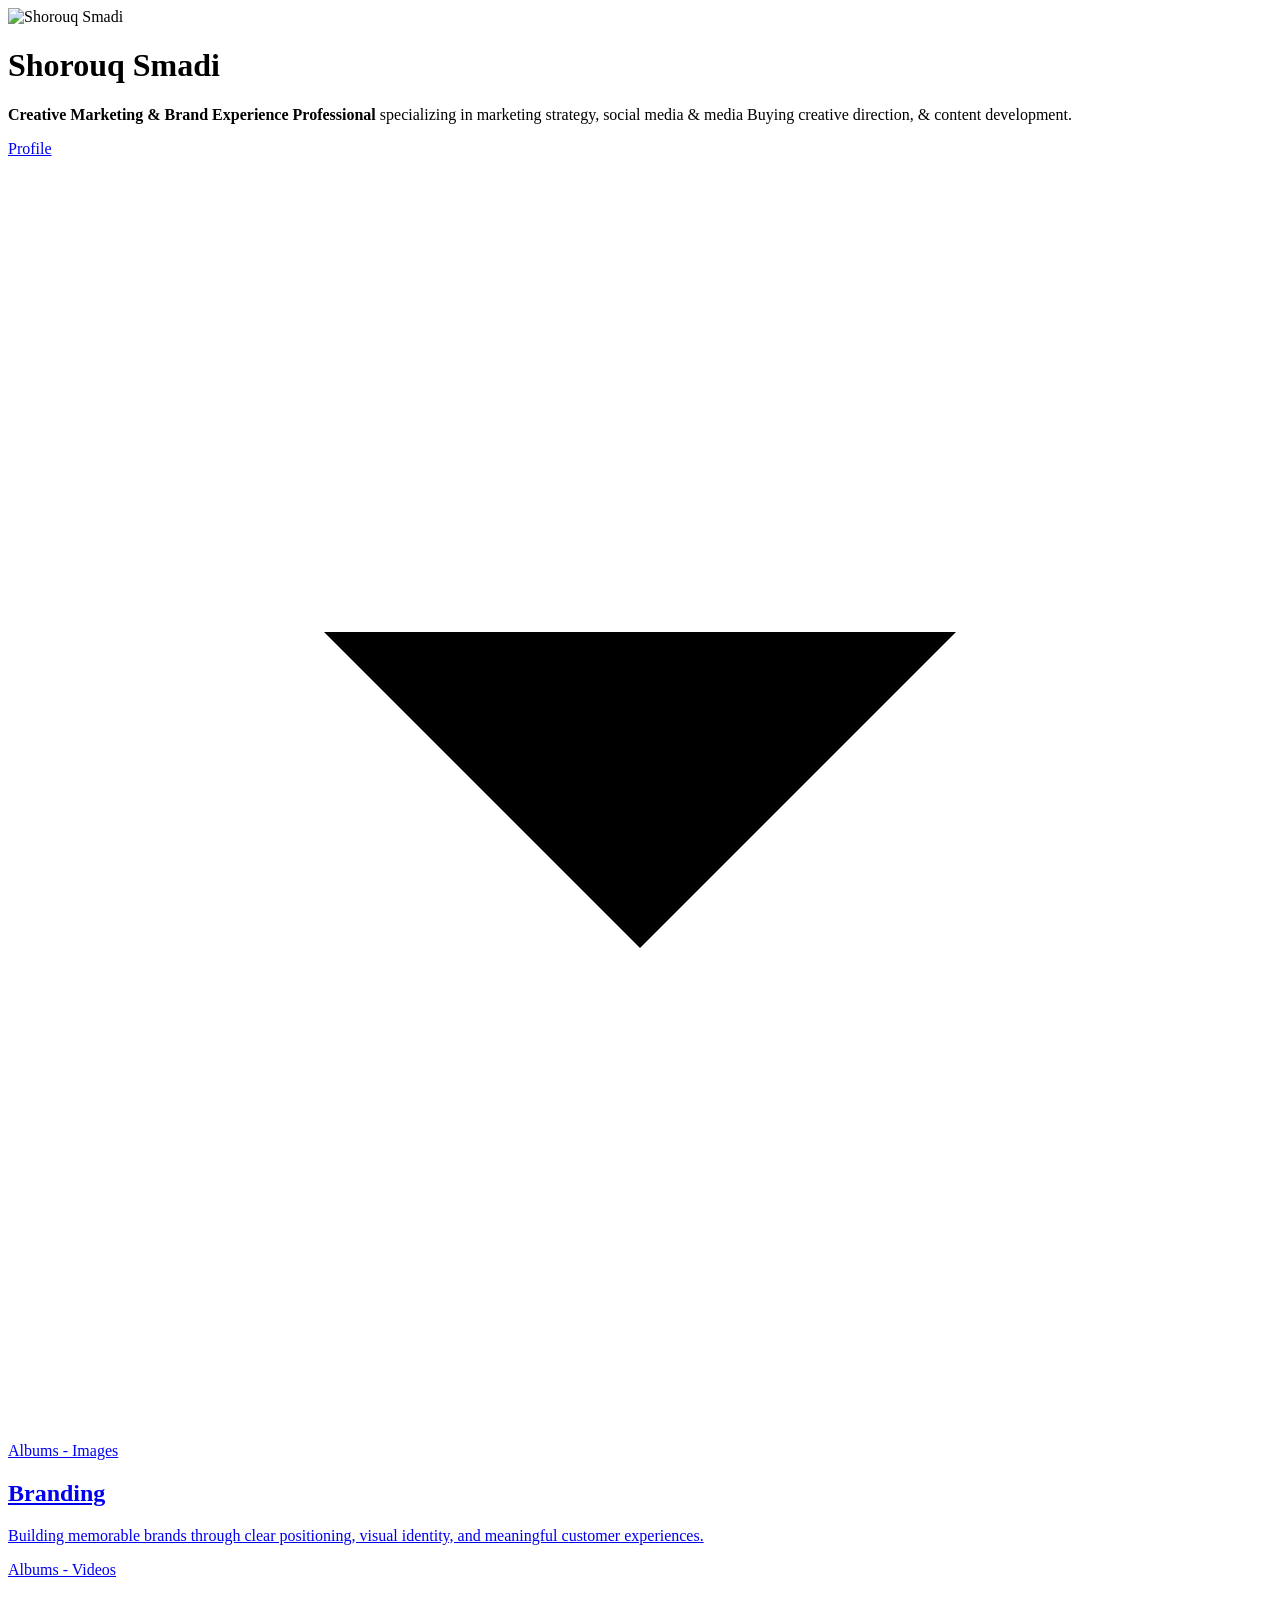
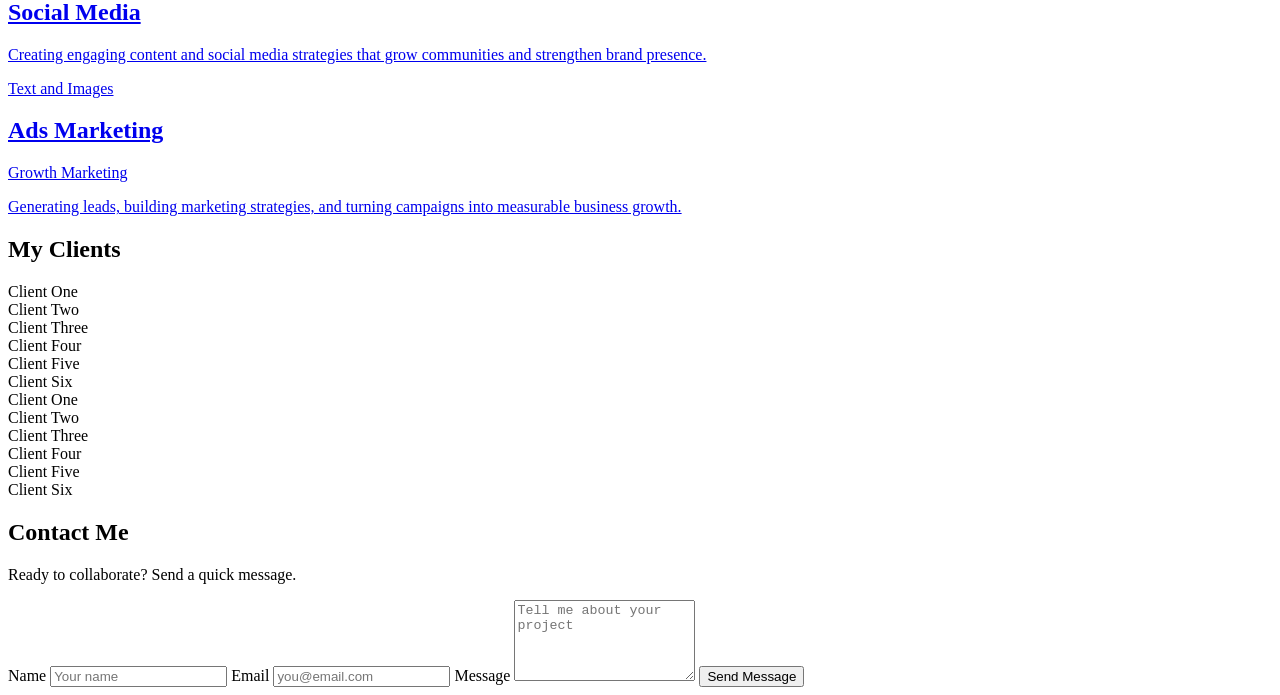
==== index.html @ bcbf6e9b "Add files via upload" ====
<!DOCTYPE html>
<html lang="en">
  <head>
    <meta charset="UTF-8" />
    <meta name="viewport" content="width=device-width, initial-scale=1.0" />
    <title>CV Website</title>
    <link rel="preconnect" href="https://fonts.googleapis.com" />
    <link rel="preconnect" href="https://fonts.gstatic.com" crossorigin />
    <link
      href="https://fonts.googleapis.com/css2?family=Inter:wght@300;400;500;600;700&display=swap"
      rel="stylesheet"
    />
    <link rel="stylesheet" href="styles.css" />
  </head>
  <body>
    <header class="hero" id="home">
      <!-- Abstract gradient blobs -->
      <div class="hero-blobs" aria-hidden="true">
        <div class="blob blob-red"></div>
        <div class="blob blob-purple"></div>
        <div class="blob blob-teal-1"></div>
        <div class="blob blob-teal-2"></div>
      </div>

      <!-- Two-column grid: photo | text -->
      <div class="hero-inner">
        <div class="hero-photo-wrap">
          <img
            class="hero-photo"
            src="images/shorouq.jpg"
            alt="Shorouq Smadi"
          />
        </div>

        <div class="hero-text-wrap">
          <h1 class="hero-name">Shorouq Smadi</h1>
          <p class="hero-tagline">
            <strong>Creative Marketing &amp; Brand Experience Professional</strong>
            specializing in marketing strategy, social media &amp; media Buying
            <span class="accent-teal">creative direction</span>, &amp; content
            development.
          </p>

          <div class="hero-cta-wrap">
            <div class="profile-panel">
              <a href="#branding" class="btn-profile">Profile</a>
            </div>
            <a href="#branding" class="scroll-chevron" aria-label="Scroll down">
              <svg viewBox="0 0 24 24" xmlns="http://www.w3.org/2000/svg">
                <polyline points="6 9 12 15 18 9"></polyline>
              </svg>
            </a>
          </div>
        </div>
      </div>
    </header>

    <main>
      <section class="section" id="branding">
        <div class="container">
          <a class="section-card-link" href="branding.html" target="_blank" rel="noopener">
            <p class="section-tag">Albums - Images</p>
            <h2>Branding</h2>
            <p>
              Building memorable brands through clear positioning, visual
              identity, and meaningful customer experiences.
            </p>
          </a>
        </div>
      </section>

      <section class="section" id="social-media">
        <div class="container">
          <a
            class="section-card-link"
            href="social-media.html"
            target="_blank"
            rel="noopener"
          >
            <p class="section-tag">Albums - Videos</p>
            <h2>Social Media</h2>
            <p>
              Creating engaging content and social media strategies that grow
              communities and strengthen brand presence.
            </p>
          </a>
        </div>
      </section>

      <section class="section" id="ads-marketing">
        <div class="container">
          <a
            class="section-card-link"
            href="ads-marketing.html"
            target="_blank"
            rel="noopener"
          >
            <p class="section-tag">Text and Images</p>
            <h2>Ads Marketing</h2>
            <p class="lead-inline">Growth Marketing</p>
            <p>
              Generating leads, building marketing strategies, and turning
              campaigns into measurable business growth.
            </p>
          </a>
        </div>
      </section>

      <section class="section" id="clients">
        <div class="container">
          <h2>My Clients</h2>
          <div class="slider" aria-label="Client logos">
            <div class="slider-track" id="slider-track">
              <div class="client-card">Client One</div>
              <div class="client-card">Client Two</div>
              <div class="client-card">Client Three</div>
              <div class="client-card">Client Four</div>
              <div class="client-card">Client Five</div>
              <div class="client-card">Client Six</div>
            </div>
          </div>
        </div>
      </section>

      <section class="section" id="contact">
        <div class="container">
          <h2>Contact Me</h2>
          <p>Ready to collaborate? Send a quick message.</p>
          <form class="contact-form">
            <label>
              Name
              <input type="text" name="name" placeholder="Your name" required />
            </label>
            <label>
              Email
              <input type="email" name="email" placeholder="you@email.com" required />
            </label>
            <label>
              Message
              <textarea
                name="message"
                rows="5"
                placeholder="Tell me about your project"
                required
              ></textarea>
            </label>
            <button type="submit" class="btn">Send Message</button>
          </form>
        </div>
      </section>
    </main>

    <script src="script.js"></script>
  </body>
</html>
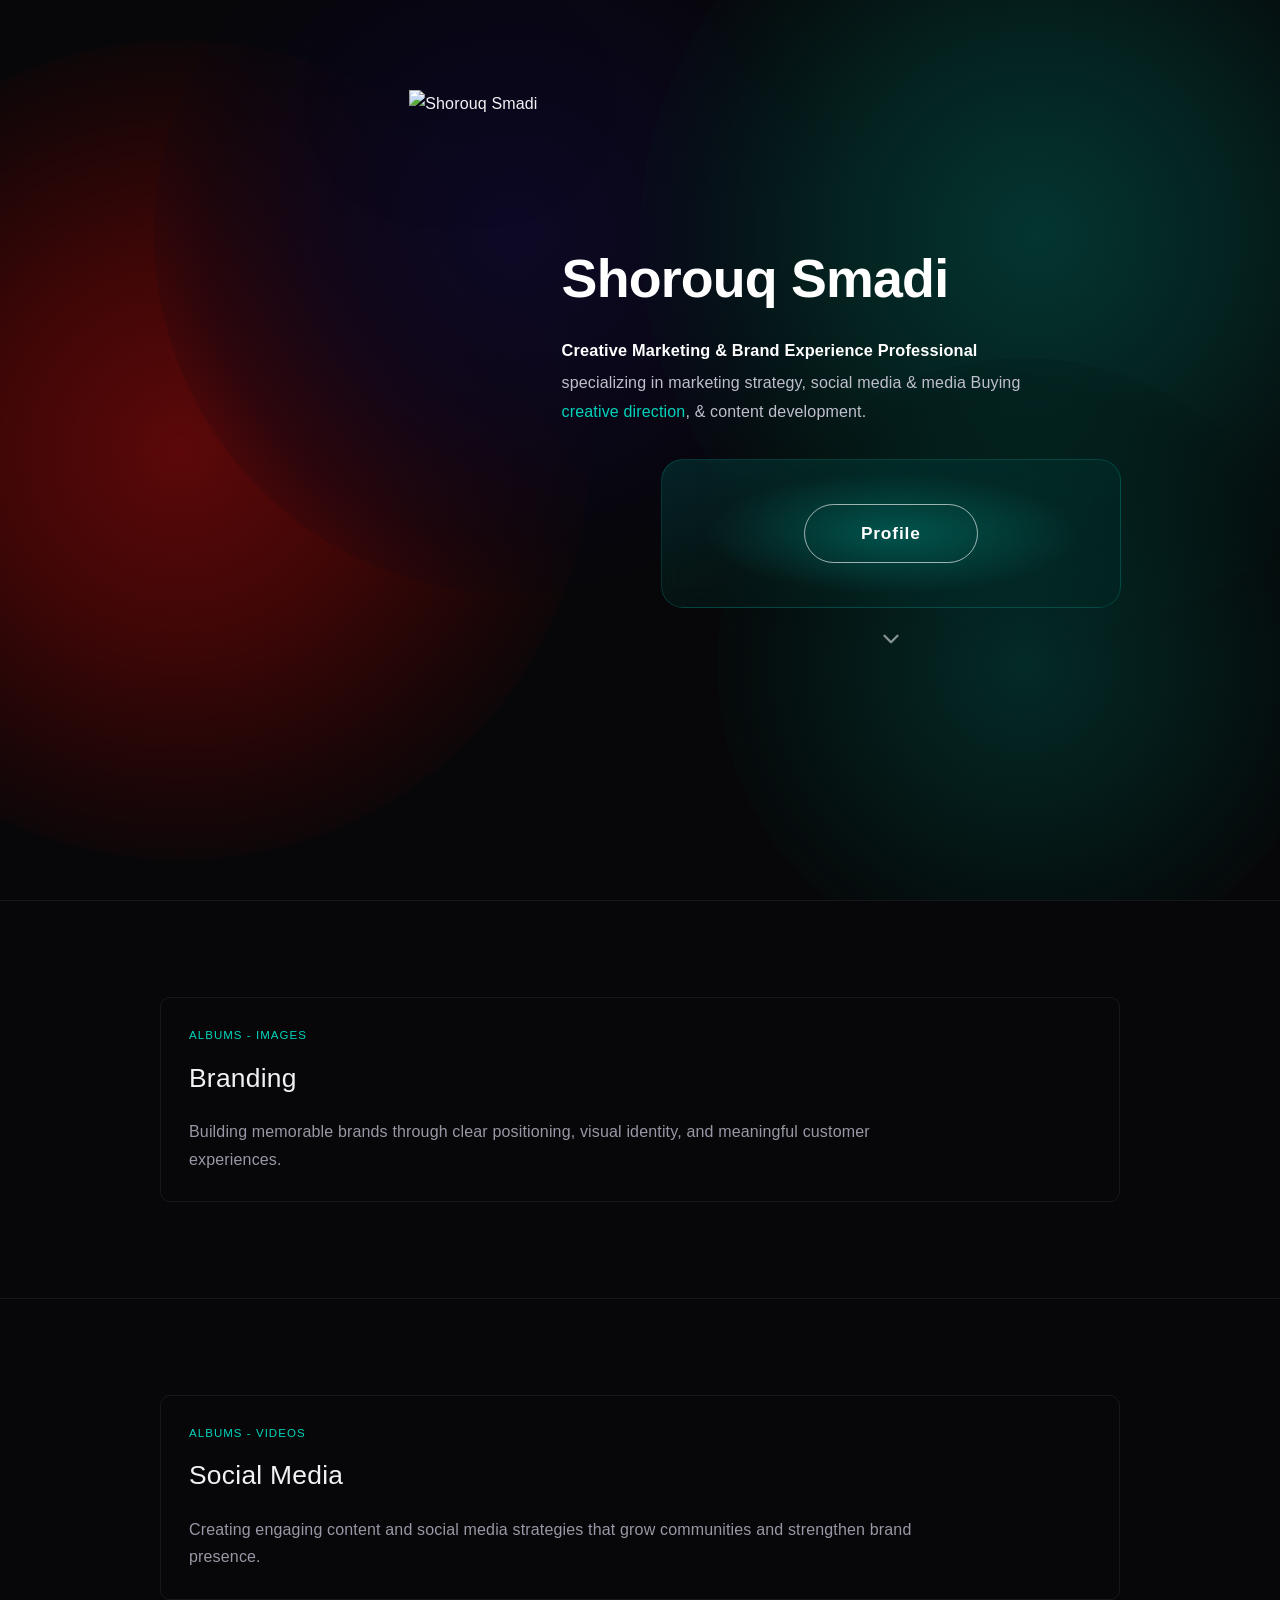
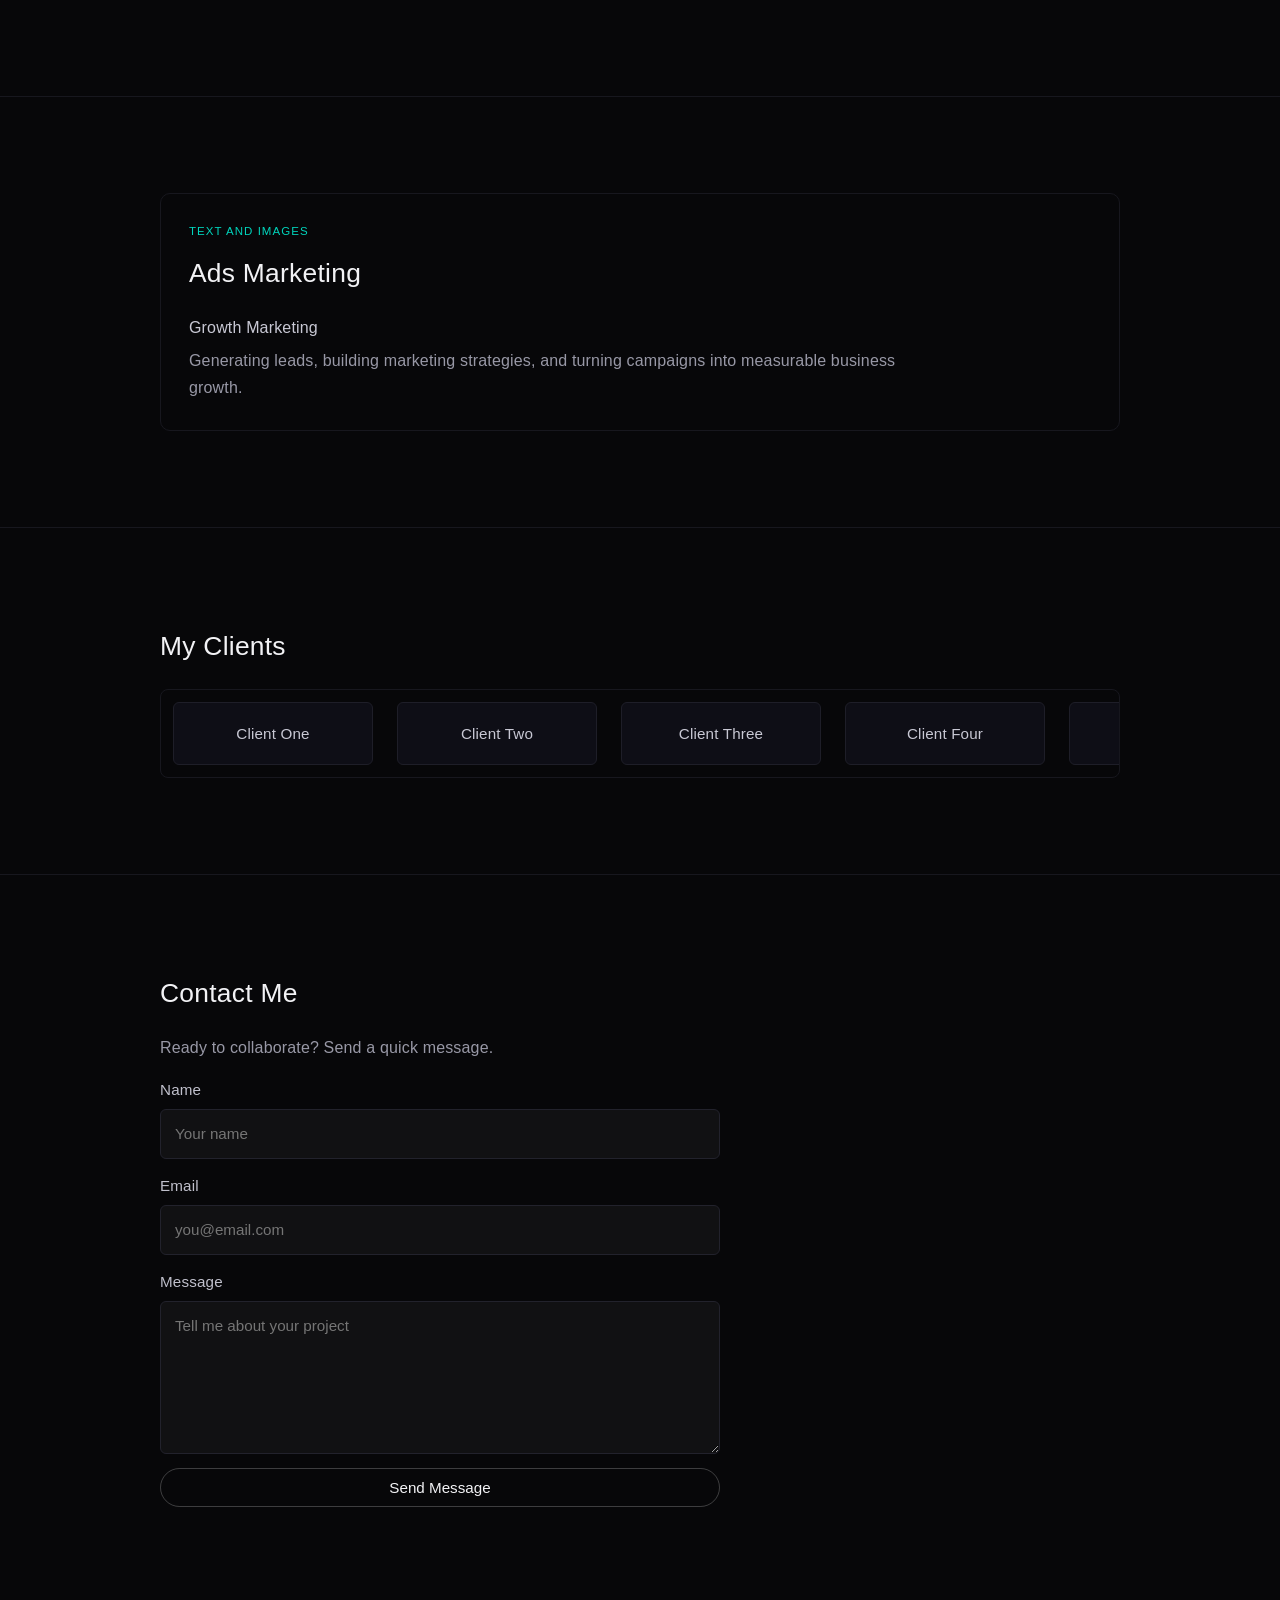
==== commit bc01c4c3: "Update index.html" ====
--- a/index.html
+++ b/index.html
@@ -27,7 +27,7 @@
         <div class="hero-photo-wrap">
           <img
             class="hero-photo"
-            src="images/shorouq.jpg"
+            src="https://andromeda-leena.imgbb.com/"
             alt="Shorouq Smadi"
           />
         </div>
--- a/styles.css
+++ b/styles.css
@@ -0,0 +1,552 @@
+:root {
+  --bg: #070709;
+  --surface: #0e0e16;
+  --text: #f2f2f5;
+  --muted: #9898a6;
+  --accent: #00d4bc;
+  --accent-dim: rgba(0, 190, 175, 0.3);
+  --line: #17171e;
+}
+
+/* ── Reset ───────────────────────────────────────────── */
+* {
+  margin: 0;
+  padding: 0;
+  box-sizing: border-box;
+}
+
+body {
+  font-family: "Inter", sans-serif;
+  background: var(--bg);
+  color: var(--text);
+  line-height: 1.7;
+  letter-spacing: 0.01em;
+}
+
+.container {
+  width: min(90%, 960px);
+  margin-inline: auto;
+}
+
+/* ── Hero ────────────────────────────────────────────── */
+.hero {
+  position: relative;
+  min-height: 100vh;
+  overflow: hidden;
+  background: var(--bg);
+  display: flex;
+  align-items: stretch;
+}
+
+/* Blob background */
+.hero-blobs {
+  position: absolute;
+  inset: 0;
+  z-index: 0;
+  pointer-events: none;
+}
+
+.blob {
+  position: absolute;
+  border-radius: 50%;
+}
+
+.blob-red {
+  width: 68vw;
+  height: 68vw;
+  max-width: 820px;
+  max-height: 820px;
+  left: -18vw;
+  top: 50%;
+  transform: translateY(-50%);
+  background: radial-gradient(
+    circle at center,
+    rgba(95, 8, 8, 0.96) 0%,
+    rgba(78, 6, 6, 0.80) 32%,
+    rgba(55, 4, 4, 0.45) 58%,
+    transparent 76%
+  );
+}
+
+.blob-purple {
+  width: 58vw;
+  height: 58vw;
+  max-width: 720px;
+  max-height: 720px;
+  left: 12vw;
+  top: -14vh;
+  background: radial-gradient(
+    circle at center,
+    rgba(13, 9, 38, 0.99) 0%,
+    rgba(10, 7, 28, 0.82) 36%,
+    rgba(7, 5, 18, 0.45) 60%,
+    transparent 76%
+  );
+}
+
+.blob-teal-1 {
+  width: 62vw;
+  height: 62vw;
+  max-width: 820px;
+  max-height: 820px;
+  right: -12vw;
+  top: -18vh;
+  background: radial-gradient(
+    circle at center,
+    rgba(4, 55, 50, 0.96) 0%,
+    rgba(3, 42, 38, 0.78) 35%,
+    rgba(2, 28, 25, 0.42) 60%,
+    transparent 76%
+  );
+}
+
+.blob-teal-2 {
+  width: 48vw;
+  height: 48vw;
+  max-width: 640px;
+  max-height: 640px;
+  right: -4vw;
+  bottom: -8vh;
+  background: radial-gradient(
+    circle at center,
+    rgba(3, 48, 44, 0.86) 0%,
+    rgba(2, 36, 32, 0.60) 40%,
+    rgba(1, 22, 20, 0.32) 64%,
+    transparent 80%
+  );
+}
+
+/* Two-column inner grid */
+.hero-inner {
+  position: relative;
+  z-index: 1;
+  display: grid;
+  grid-template-columns: 42% 58%;
+  width: 100%;
+  min-height: 100vh;
+}
+
+/* Left column: portrait photo */
+.hero-photo-wrap {
+  display: flex;
+  align-items: flex-end;
+  justify-content: flex-end;
+}
+
+.hero-photo {
+  height: 90vh;
+  width: auto;
+  max-width: 100%;
+  object-fit: contain;
+  object-position: bottom center;
+  display: block;
+  filter: drop-shadow(0 0 60px rgba(0, 0, 0, 0.6));
+}
+
+/* Right column: text + CTA */
+.hero-text-wrap {
+  display: flex;
+  flex-direction: column;
+  justify-content: center;
+  padding: 80px 60px 80px 24px;
+  gap: 26px;
+}
+
+.hero-name {
+  font-size: clamp(2.2rem, 4.2vw, 3.6rem);
+  font-weight: 700;
+  color: #ffffff;
+  letter-spacing: -0.015em;
+  line-height: 1.15;
+}
+
+.hero-tagline {
+  color: #c0c0cc;
+  font-size: 1rem;
+  line-height: 1.8;
+  max-width: 500px;
+}
+
+.hero-tagline strong {
+  color: #ffffff;
+  font-weight: 600;
+  display: block;
+  margin-bottom: 4px;
+  font-size: 1.02rem;
+}
+
+.accent-teal {
+  color: var(--accent);
+}
+
+/* CTA: Profile panel + chevron */
+.hero-cta-wrap {
+  display: flex;
+  flex-direction: column;
+  align-items: center;
+  gap: 18px;
+  padding-top: 6px;
+}
+
+.profile-panel {
+  position: relative;
+  width: 100%;
+  max-width: 460px;
+  background: linear-gradient(
+    160deg,
+    rgba(0, 155, 140, 0.20) 0%,
+    rgba(0, 105, 96, 0.13) 45%,
+    rgba(0, 65, 60, 0.08) 100%
+  );
+  border: 1px solid rgba(0, 185, 170, 0.22);
+  border-radius: 22px;
+  padding: 44px 32px;
+  display: flex;
+  justify-content: center;
+  backdrop-filter: blur(14px);
+  -webkit-backdrop-filter: blur(14px);
+  overflow: hidden;
+}
+
+.profile-panel::before {
+  content: "";
+  position: absolute;
+  top: 50%;
+  left: 50%;
+  transform: translate(-50%, -50%);
+  width: 85%;
+  height: 85%;
+  background: radial-gradient(
+    ellipse at center,
+    rgba(0, 195, 180, 0.30) 0%,
+    transparent 68%
+  );
+  pointer-events: none;
+}
+
+.btn-profile {
+  position: relative;
+  z-index: 1;
+  display: inline-block;
+  background: transparent;
+  color: #ffffff;
+  text-decoration: none;
+  border: 1.5px solid rgba(255, 255, 255, 0.62);
+  border-radius: 999px;
+  padding: 14px 56px;
+  font-size: 1.08rem;
+  font-weight: 600;
+  letter-spacing: 0.05em;
+  cursor: pointer;
+  transition: background 0.22s ease, border-color 0.22s ease,
+    transform 0.18s ease;
+}
+
+.btn-profile:hover {
+  background: rgba(255, 255, 255, 0.10);
+  border-color: rgba(255, 255, 255, 0.88);
+  transform: translateY(-2px);
+}
+
+/* Animated down chevron */
+.scroll-chevron {
+  display: flex;
+  align-items: center;
+  justify-content: center;
+  color: rgba(255, 255, 255, 0.52);
+  text-decoration: none;
+  animation: chevron-bounce 2.4s ease-in-out infinite;
+  transition: color 0.2s ease;
+}
+
+.scroll-chevron:hover {
+  color: rgba(255, 255, 255, 0.85);
+}
+
+.scroll-chevron svg {
+  width: 26px;
+  height: 26px;
+  fill: none;
+  stroke: currentColor;
+  stroke-width: 2.2;
+  stroke-linecap: round;
+  stroke-linejoin: round;
+}
+
+@keyframes chevron-bounce {
+  0%,
+  100% {
+    transform: translateY(0);
+    opacity: 0.52;
+  }
+  50% {
+    transform: translateY(7px);
+    opacity: 0.9;
+  }
+}
+
+/* ── Sections ────────────────────────────────────────── */
+.section {
+  padding: 96px 0;
+  border-top: 1px solid var(--line);
+}
+
+h2 {
+  font-size: clamp(1.2rem, 3.2vw, 1.65rem);
+  margin-bottom: 18px;
+  font-weight: 500;
+  letter-spacing: 0.01em;
+}
+
+p {
+  color: var(--muted);
+  max-width: 760px;
+}
+
+.section-card-link {
+  display: block;
+  text-decoration: none;
+  color: inherit;
+  border: 1px solid var(--line);
+  border-radius: 10px;
+  padding: 28px;
+  transition: border-color 0.2s ease, background 0.2s ease;
+}
+
+.section-card-link:hover {
+  background: rgba(0, 190, 175, 0.04);
+  border-color: rgba(0, 190, 175, 0.25);
+}
+
+.section-tag {
+  text-transform: uppercase;
+  letter-spacing: 0.09em;
+  font-size: 0.72rem;
+  color: var(--accent);
+  margin-bottom: 10px;
+}
+
+.lead-inline {
+  color: #c8c8d4;
+  margin-bottom: 6px;
+}
+
+/* ── Button (generic) ────────────────────────────────── */
+.btn {
+  display: inline-block;
+  background: transparent;
+  color: var(--text);
+  text-decoration: none;
+  border: 1px solid rgba(255, 255, 255, 0.22);
+  border-radius: 999px;
+  padding: 10px 22px;
+  font-weight: 500;
+  font-size: 0.95rem;
+  cursor: pointer;
+  transition: background 0.2s ease, border-color 0.2s ease;
+}
+
+.btn:hover {
+  background: rgba(255, 255, 255, 0.06);
+  border-color: rgba(255, 255, 255, 0.42);
+}
+
+/* ── Slider ──────────────────────────────────────────── */
+.slider {
+  margin-top: 20px;
+  overflow: hidden;
+  border: 1px solid var(--line);
+  border-radius: 8px;
+  background: transparent;
+}
+
+.slider-track {
+  display: flex;
+  width: max-content;
+  animation: slide 24s linear infinite;
+}
+
+.client-card {
+  min-width: 200px;
+  margin: 12px;
+  padding: 18px;
+  border-radius: 6px;
+  background: var(--surface);
+  border: 1px solid #1e1e28;
+  text-align: center;
+  color: #c8c8d4;
+  font-weight: 500;
+  font-size: 0.95rem;
+}
+
+@keyframes slide {
+  from { transform: translateX(0); }
+  to   { transform: translateX(-50%); }
+}
+
+/* ── Contact form ────────────────────────────────────── */
+.contact-form {
+  margin-top: 16px;
+  display: grid;
+  gap: 14px;
+  max-width: 560px;
+}
+
+.contact-form label {
+  display: grid;
+  gap: 6px;
+  font-weight: 400;
+  color: #c0c0cc;
+  font-size: 0.95rem;
+}
+
+input,
+textarea {
+  background: rgba(255, 255, 255, 0.04);
+  border: 1px solid #22222c;
+  color: var(--text);
+  border-radius: 6px;
+  padding: 11px 14px;
+  font: inherit;
+  transition: border-color 0.2s ease;
+}
+
+input:focus,
+textarea:focus {
+  outline: none;
+  border-color: rgba(0, 190, 175, 0.45);
+}
+
+/* ── Sub-pages ───────────────────────────────────────── */
+.page-top {
+  padding-top: 60px;
+  padding-bottom: 24px;
+}
+
+.page-title { margin-bottom: 10px; }
+.page-note  { margin-bottom: 18px; }
+
+.upload-block {
+  border-top: 1px solid var(--line);
+  padding-top: 24px;
+}
+
+.upload-actions {
+  display: flex;
+  gap: 12px;
+  flex-wrap: wrap;
+  margin-bottom: 16px;
+}
+
+.file-input {
+  border: 1px solid #2c2c38;
+  border-radius: 999px;
+  padding: 8px 12px;
+  color: var(--muted);
+  background: rgba(255, 255, 255, 0.04);
+}
+
+.media-grid,
+.ads-grid {
+  display: grid;
+  grid-template-columns: repeat(auto-fill, minmax(210px, 1fr));
+  gap: 12px;
+}
+
+.media-item,
+.ad-item {
+  border: 1px solid var(--line);
+  border-radius: 8px;
+  padding: 10px;
+  background: var(--surface);
+}
+
+.media-item img,
+.ad-item img,
+.media-item video {
+  width: 100%;
+  height: 180px;
+  object-fit: cover;
+  border-radius: 5px;
+  border: 1px solid #22222c;
+}
+
+.media-item p,
+.ad-item p {
+  margin-top: 8px;
+  font-size: 0.88rem;
+}
+
+.ads-form {
+  display: grid;
+  gap: 10px;
+  max-width: 640px;
+  margin-bottom: 18px;
+}
+
+.ads-form h3 {
+  font-weight: 500;
+  font-size: 1rem;
+}
+
+.top-links {
+  display: flex;
+  gap: 10px;
+  margin-top: 12px;
+}
+
+/* ── Responsive ──────────────────────────────────────── */
+@media (max-width: 768px) {
+  .hero-inner {
+    grid-template-columns: 1fr;
+    grid-template-rows: auto 1fr;
+  }
+
+  .hero-photo-wrap {
+    justify-content: center;
+    max-height: 45vh;
+    overflow: hidden;
+  }
+
+  .hero-photo {
+    height: 45vh;
+    object-position: top center;
+  }
+
+  .hero-text-wrap {
+    padding: 32px 24px 48px;
+    align-items: center;
+    text-align: center;
+  }
+
+  .hero-tagline {
+    max-width: 100%;
+  }
+
+  .hero-cta-wrap {
+    width: 100%;
+  }
+
+  .profile-panel {
+    max-width: 100%;
+  }
+}
+
+@media (max-width: 640px) {
+  .section {
+    padding: 72px 0;
+  }
+
+  .client-card {
+    min-width: 160px;
+  }
+
+  .section-card-link {
+    padding: 20px;
+  }
+
+  .media-grid,
+  .ads-grid {
+    grid-template-columns: 1fr;
+  }
+}
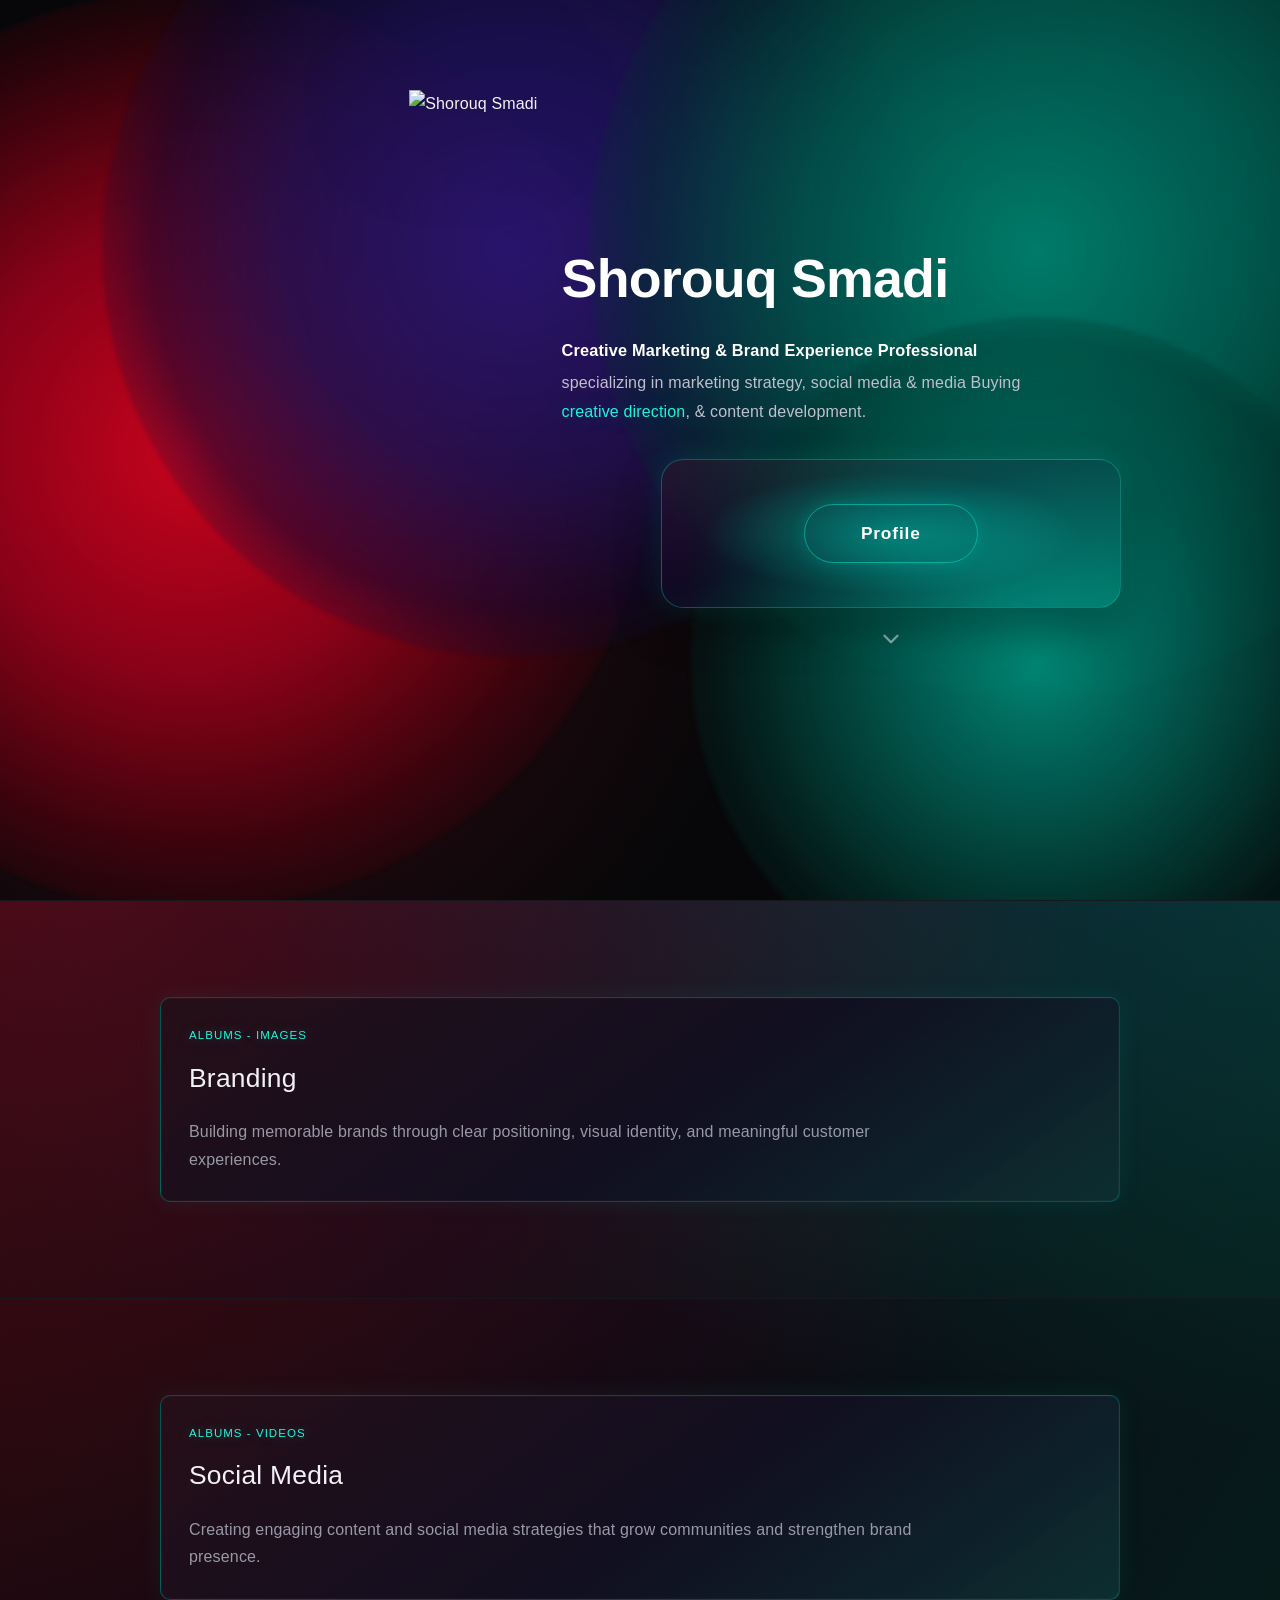
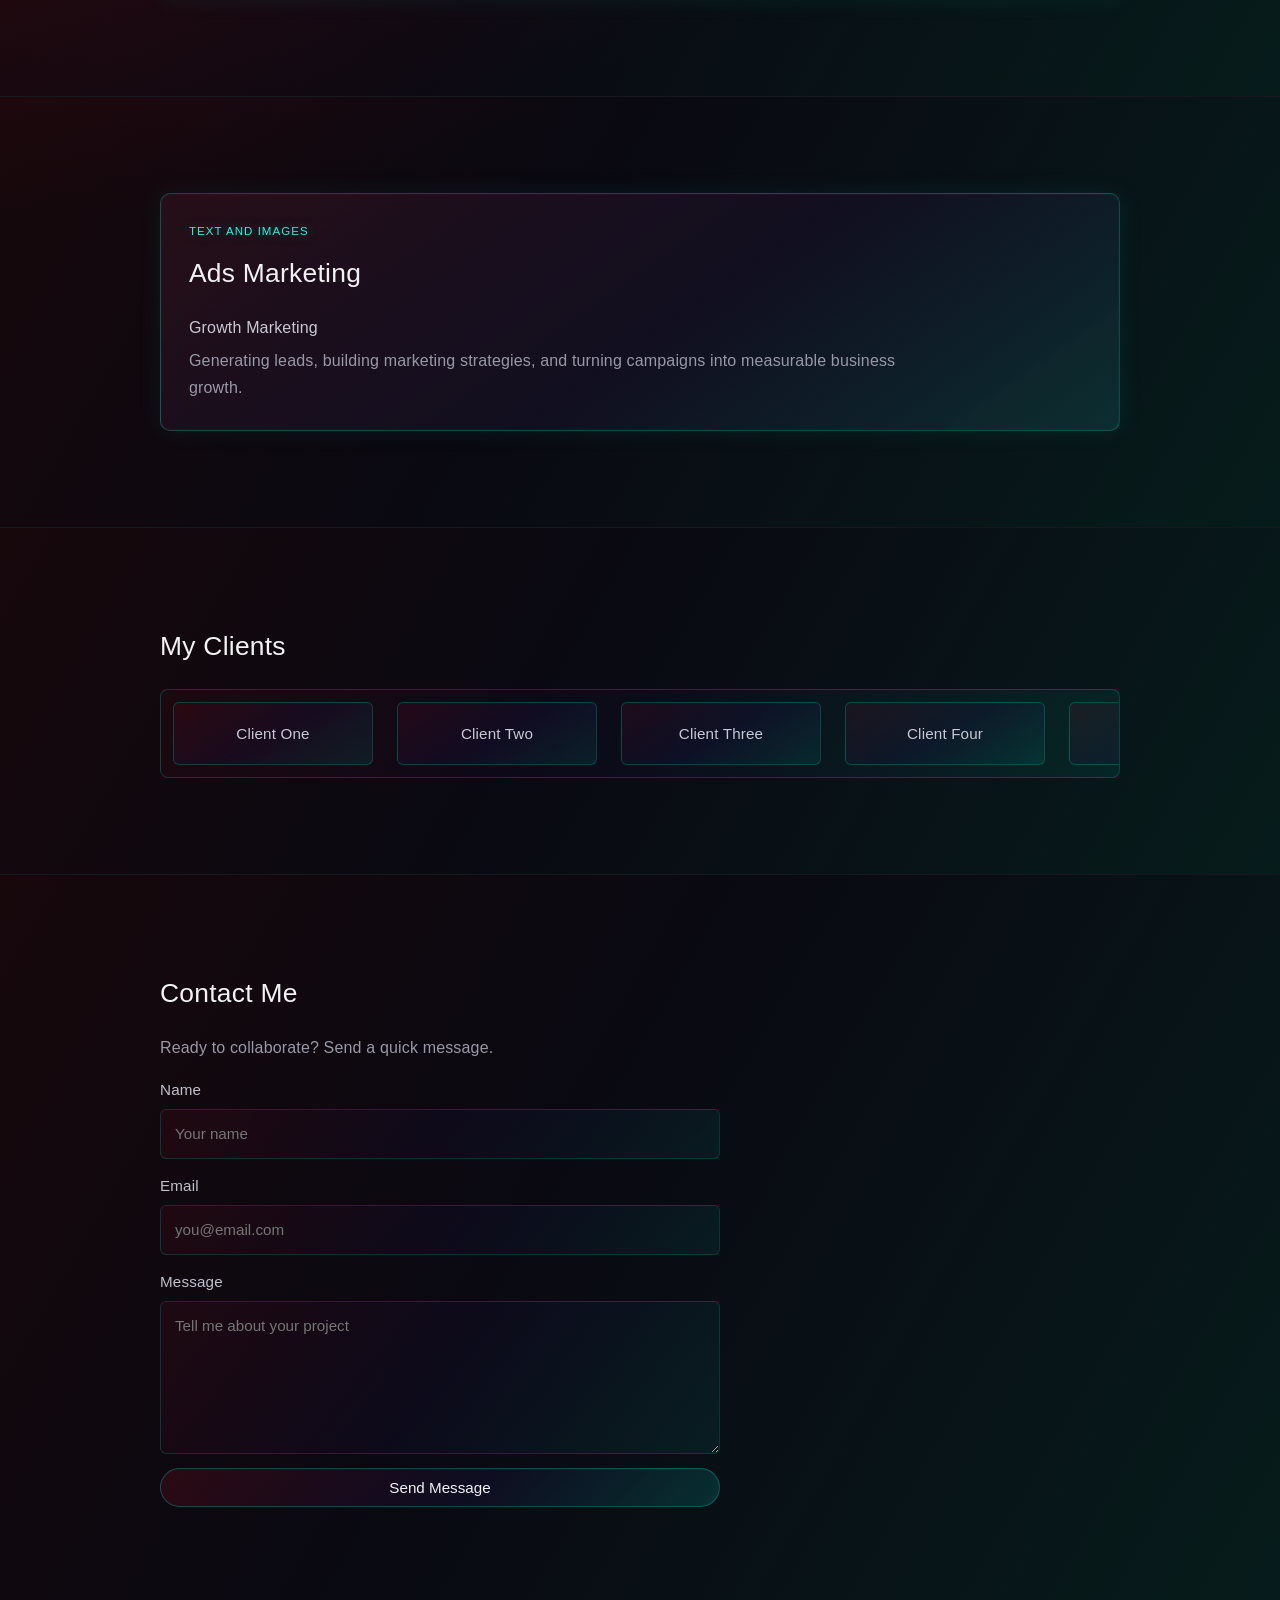
==== commit 3c9b65d6: "Add files via upload" ====
--- a/index.html
+++ b/index.html
@@ -27,7 +27,7 @@
         <div class="hero-photo-wrap">
           <img
             class="hero-photo"
-            src="https://andromeda-leena.imgbb.com/"
+            src="https://ibb.co/ccMRkKjn"
             alt="Shorouq Smadi"
           />
         </div>
--- a/styles.css
+++ b/styles.css
@@ -3,7 +3,10 @@
   --surface: #0e0e16;
   --text: #f2f2f5;
   --muted: #9898a6;
+  --crimson: #a20f23;
+  --purple: #1b1344;
   --accent: #00d4bc;
+  --accent-strong: #1cf4dc;
   --accent-dim: rgba(0, 190, 175, 0.3);
   --line: #17171e;
 }
@@ -17,7 +20,11 @@
 
 body {
   font-family: "Inter", sans-serif;
-  background: var(--bg);
+  background:
+    radial-gradient(circle at 7% 25%, rgba(162, 15, 35, 0.4), transparent 38%),
+    radial-gradient(circle at 48% 0%, rgba(27, 19, 68, 0.46), transparent 42%),
+    radial-gradient(circle at 92% 10%, rgba(0, 212, 188, 0.34), transparent 36%),
+    var(--bg);
   color: var(--text);
   line-height: 1.7;
   letter-spacing: 0.01em;
@@ -33,7 +40,11 @@
   position: relative;
   min-height: 100vh;
   overflow: hidden;
-  background: var(--bg);
+  background:
+    radial-gradient(circle at 18% 62%, rgba(162, 15, 35, 0.28), transparent 45%),
+    radial-gradient(circle at 55% -4%, rgba(27, 19, 68, 0.34), transparent 50%),
+    radial-gradient(circle at 94% 12%, rgba(0, 212, 188, 0.3), transparent 44%),
+    var(--bg);
   display: flex;
   align-items: stretch;
 }
@@ -49,71 +60,92 @@
 .blob {
   position: absolute;
   border-radius: 50%;
+  filter: saturate(135%) blur(2px);
+  animation: blob-pulse 14s ease-in-out infinite;
 }
 
 .blob-red {
-  width: 68vw;
-  height: 68vw;
-  max-width: 820px;
-  max-height: 820px;
-  left: -18vw;
+  width: 74vw;
+  height: 74vw;
+  max-width: 920px;
+  max-height: 920px;
+  left: -21vw;
   top: 50%;
   transform: translateY(-50%);
   background: radial-gradient(
     circle at center,
-    rgba(95, 8, 8, 0.96) 0%,
-    rgba(78, 6, 6, 0.80) 32%,
-    rgba(55, 4, 4, 0.45) 58%,
+    rgba(162, 15, 35, 0.98) 0%,
+    rgba(122, 10, 28, 0.88) 34%,
+    rgba(73, 6, 16, 0.55) 60%,
     transparent 76%
   );
+  animation-duration: 18s;
 }
 
 .blob-purple {
-  width: 58vw;
-  height: 58vw;
-  max-width: 720px;
-  max-height: 720px;
-  left: 12vw;
-  top: -14vh;
-  background: radial-gradient(
-    circle at center,
-    rgba(13, 9, 38, 0.99) 0%,
-    rgba(10, 7, 28, 0.82) 36%,
-    rgba(7, 5, 18, 0.45) 60%,
-    transparent 76%
-  );
-}
-
-.blob-teal-1 {
-  width: 62vw;
-  height: 62vw;
-  max-width: 820px;
-  max-height: 820px;
-  right: -12vw;
+  width: 64vw;
+  height: 64vw;
+  max-width: 860px;
+  max-height: 860px;
+  left: 8vw;
   top: -18vh;
   background: radial-gradient(
     circle at center,
-    rgba(4, 55, 50, 0.96) 0%,
-    rgba(3, 42, 38, 0.78) 35%,
-    rgba(2, 28, 25, 0.42) 60%,
+    rgba(38, 24, 90, 0.98) 0%,
+    rgba(27, 19, 68, 0.86) 38%,
+    rgba(15, 11, 42, 0.55) 62%,
     transparent 76%
   );
-}
-
-.blob-teal-2 {
-  width: 48vw;
-  height: 48vw;
-  max-width: 640px;
-  max-height: 640px;
-  right: -4vw;
-  bottom: -8vh;
+  animation-duration: 16s;
+  animation-delay: -3s;
+}
+
+.blob-teal-1 {
+  width: 70vw;
+  height: 70vw;
+  max-width: 920px;
+  max-height: 920px;
+  right: -16vw;
+  top: -22vh;
   background: radial-gradient(
     circle at center,
-    rgba(3, 48, 44, 0.86) 0%,
-    rgba(2, 36, 32, 0.60) 40%,
-    rgba(1, 22, 20, 0.32) 64%,
+    rgba(5, 116, 103, 0.98) 0%,
+    rgba(2, 82, 73, 0.82) 38%,
+    rgba(1, 47, 42, 0.5) 62%,
+    transparent 76%
+  );
+  animation-duration: 15s;
+  animation-delay: -5s;
+}
+
+.blob-teal-2 {
+  width: 54vw;
+  height: 54vw;
+  max-width: 760px;
+  max-height: 760px;
+  right: -8vw;
+  bottom: -12vh;
+  background: radial-gradient(
+    circle at center,
+    rgba(10, 138, 124, 0.88) 0%,
+    rgba(5, 88, 79, 0.64) 42%,
+    rgba(2, 46, 41, 0.36) 66%,
     transparent 80%
   );
+  animation-duration: 20s;
+  animation-delay: -7s;
+}
+
+@keyframes blob-pulse {
+  0%,
+  100% {
+    opacity: 0.9;
+    filter: saturate(132%) blur(2px);
+  }
+  50% {
+    opacity: 1;
+    filter: saturate(150%) blur(2.5px);
+  }
 }
 
 /* Two-column inner grid */
@@ -176,7 +208,8 @@
 }
 
 .accent-teal {
-  color: var(--accent);
+  color: var(--accent-strong);
+  text-shadow: 0 0 22px rgba(0, 212, 188, 0.45);
 }
 
 /* CTA: Profile panel + chevron */
@@ -194,11 +227,11 @@
   max-width: 460px;
   background: linear-gradient(
     160deg,
-    rgba(0, 155, 140, 0.20) 0%,
-    rgba(0, 105, 96, 0.13) 45%,
-    rgba(0, 65, 60, 0.08) 100%
-  );
-  border: 1px solid rgba(0, 185, 170, 0.22);
+    rgba(162, 15, 35, 0.14) 0%,
+    rgba(27, 19, 68, 0.24) 44%,
+    rgba(0, 212, 188, 0.2) 100%
+  );
+  border: 1px solid rgba(0, 212, 188, 0.34);
   border-radius: 22px;
   padding: 44px 32px;
   display: flex;
@@ -206,6 +239,9 @@
   backdrop-filter: blur(14px);
   -webkit-backdrop-filter: blur(14px);
   overflow: hidden;
+  box-shadow:
+    0 18px 44px rgba(0, 0, 0, 0.34),
+    0 0 28px rgba(0, 212, 188, 0.18);
 }
 
 .profile-panel::before {
@@ -218,7 +254,7 @@
   height: 85%;
   background: radial-gradient(
     ellipse at center,
-    rgba(0, 195, 180, 0.30) 0%,
+    rgba(0, 212, 188, 0.42) 0%,
     transparent 68%
   );
   pointer-events: none;
@@ -231,20 +267,21 @@
   background: transparent;
   color: #ffffff;
   text-decoration: none;
-  border: 1.5px solid rgba(255, 255, 255, 0.62);
+  border: 1.5px solid rgba(0, 212, 188, 0.62);
   border-radius: 999px;
   padding: 14px 56px;
   font-size: 1.08rem;
   font-weight: 600;
   letter-spacing: 0.05em;
   cursor: pointer;
+  box-shadow: 0 0 18px rgba(0, 212, 188, 0.18);
   transition: background 0.22s ease, border-color 0.22s ease,
     transform 0.18s ease;
 }
 
 .btn-profile:hover {
-  background: rgba(255, 255, 255, 0.10);
-  border-color: rgba(255, 255, 255, 0.88);
+  background: rgba(0, 212, 188, 0.16);
+  border-color: rgba(0, 212, 188, 0.9);
   transform: translateY(-2px);
 }
 
@@ -289,6 +326,25 @@
 .section {
   padding: 96px 0;
   border-top: 1px solid var(--line);
+  position: relative;
+}
+
+.section::before {
+  content: "";
+  position: absolute;
+  inset: 0;
+  pointer-events: none;
+  background: linear-gradient(
+    120deg,
+    rgba(162, 15, 35, 0.1) 0%,
+    rgba(27, 19, 68, 0.14) 42%,
+    rgba(0, 212, 188, 0.1) 100%
+  );
+}
+
+.section > .container {
+  position: relative;
+  z-index: 1;
 }
 
 h2 {
@@ -307,22 +363,32 @@
   display: block;
   text-decoration: none;
   color: inherit;
-  border: 1px solid var(--line);
+  border: 1px solid rgba(0, 212, 188, 0.28);
   border-radius: 10px;
   padding: 28px;
-  transition: border-color 0.2s ease, background 0.2s ease;
+  background:
+    linear-gradient(145deg, rgba(162, 15, 35, 0.16) 0%, rgba(27, 19, 68, 0.22) 55%, rgba(0, 212, 188, 0.16) 100%),
+    var(--surface);
+  box-shadow:
+    inset 0 0 0 1px rgba(255, 255, 255, 0.02),
+    0 0 24px rgba(0, 212, 188, 0.08);
+  transition: border-color 0.2s ease, background 0.2s ease, transform 0.2s ease;
 }
 
 .section-card-link:hover {
-  background: rgba(0, 190, 175, 0.04);
-  border-color: rgba(0, 190, 175, 0.25);
+  background:
+    linear-gradient(145deg, rgba(162, 15, 35, 0.24) 0%, rgba(27, 19, 68, 0.3) 55%, rgba(0, 212, 188, 0.26) 100%),
+    var(--surface);
+  border-color: rgba(0, 212, 188, 0.56);
+  transform: translateY(-2px);
 }
 
 .section-tag {
   text-transform: uppercase;
   letter-spacing: 0.09em;
   font-size: 0.72rem;
-  color: var(--accent);
+  color: var(--accent-strong);
+  text-shadow: 0 0 12px rgba(0, 212, 188, 0.35);
   margin-bottom: 10px;
 }
 
@@ -334,30 +400,41 @@
 /* ── Button (generic) ────────────────────────────────── */
 .btn {
   display: inline-block;
-  background: transparent;
+  background: linear-gradient(
+    135deg,
+    rgba(162, 15, 35, 0.2) 0%,
+    rgba(27, 19, 68, 0.3) 55%,
+    rgba(0, 212, 188, 0.16) 100%
+  );
   color: var(--text);
   text-decoration: none;
-  border: 1px solid rgba(255, 255, 255, 0.22);
+  border: 1px solid rgba(0, 212, 188, 0.3);
   border-radius: 999px;
   padding: 10px 22px;
   font-weight: 500;
   font-size: 0.95rem;
   cursor: pointer;
-  transition: background 0.2s ease, border-color 0.2s ease;
+  transition: background 0.2s ease, border-color 0.2s ease, transform 0.2s ease;
 }
 
 .btn:hover {
-  background: rgba(255, 255, 255, 0.06);
-  border-color: rgba(255, 255, 255, 0.42);
+  background: linear-gradient(
+    135deg,
+    rgba(162, 15, 35, 0.34) 0%,
+    rgba(27, 19, 68, 0.46) 55%,
+    rgba(0, 212, 188, 0.3) 100%
+  );
+  border-color: rgba(0, 212, 188, 0.55);
+  transform: translateY(-1px);
 }
 
 /* ── Slider ──────────────────────────────────────────── */
 .slider {
   margin-top: 20px;
   overflow: hidden;
-  border: 1px solid var(--line);
+  border: 1px solid rgba(0, 212, 188, 0.22);
   border-radius: 8px;
-  background: transparent;
+  background: linear-gradient(120deg, rgba(162, 15, 35, 0.08), rgba(27, 19, 68, 0.14), rgba(0, 212, 188, 0.08));
 }
 
 .slider-track {
@@ -371,8 +448,8 @@
   margin: 12px;
   padding: 18px;
   border-radius: 6px;
-  background: var(--surface);
-  border: 1px solid #1e1e28;
+  background: linear-gradient(150deg, rgba(162, 15, 35, 0.12), rgba(27, 19, 68, 0.26), rgba(0, 212, 188, 0.1));
+  border: 1px solid rgba(0, 212, 188, 0.24);
   text-align: center;
   color: #c8c8d4;
   font-weight: 500;
@@ -402,8 +479,8 @@
 
 input,
 textarea {
-  background: rgba(255, 255, 255, 0.04);
-  border: 1px solid #22222c;
+  background: linear-gradient(130deg, rgba(162, 15, 35, 0.1), rgba(27, 19, 68, 0.18), rgba(0, 212, 188, 0.08));
+  border: 1px solid rgba(0, 212, 188, 0.18);
   color: var(--text);
   border-radius: 6px;
   padding: 11px 14px;
@@ -419,6 +496,7 @@
 
 /* ── Sub-pages ───────────────────────────────────────── */
 .page-top {
+  position: relative;
   padding-top: 60px;
   padding-bottom: 24px;
 }
@@ -426,8 +504,76 @@
 .page-title { margin-bottom: 10px; }
 .page-note  { margin-bottom: 18px; }
 
+body[data-page] {
+  position: relative;
+  min-height: 100vh;
+  overflow-x: hidden;
+}
+
+body[data-page]::before,
+body[data-page]::after {
+  content: "";
+  position: fixed;
+  border-radius: 50%;
+  pointer-events: none;
+  z-index: -1;
+}
+
+body[data-page]::before {
+  width: 62vw;
+  height: 62vw;
+  left: -22vw;
+  top: -14vh;
+  background: radial-gradient(circle at center, rgba(162, 15, 35, 0.56), rgba(27, 19, 68, 0.32), transparent 72%);
+  animation: page-blob-drift 20s ease-in-out infinite;
+}
+
+body[data-page]::after {
+  width: 64vw;
+  height: 64vw;
+  right: -20vw;
+  top: -20vh;
+  background: radial-gradient(circle at center, rgba(0, 212, 188, 0.5), rgba(27, 19, 68, 0.28), transparent 74%);
+  animation: page-blob-drift 24s ease-in-out infinite reverse;
+}
+
+@keyframes page-blob-drift {
+  0%,
+  100% {
+    transform: translate3d(0, 0, 0) scale(1);
+  }
+  50% {
+    transform: translate3d(0, 12px, 0) scale(1.04);
+  }
+}
+
+body[data-page] .page-top .container {
+  background: linear-gradient(145deg, rgba(162, 15, 35, 0.2) 0%, rgba(27, 19, 68, 0.34) 56%, rgba(0, 212, 188, 0.2) 100%);
+  border: 1px solid rgba(0, 212, 188, 0.34);
+  border-radius: 16px;
+  padding: 28px;
+  box-shadow:
+    0 14px 34px rgba(0, 0, 0, 0.34),
+    0 0 30px rgba(0, 212, 188, 0.14);
+  backdrop-filter: blur(6px);
+  -webkit-backdrop-filter: blur(6px);
+}
+
+body[data-page] .page-title {
+  color: #ffffff;
+  letter-spacing: -0.01em;
+  text-shadow: 0 0 26px rgba(0, 212, 188, 0.32);
+}
+
+body[data-page] .page-note {
+  color: #86f0e2;
+  text-transform: uppercase;
+  letter-spacing: 0.08em;
+  font-size: 0.78rem;
+}
+
 .upload-block {
-  border-top: 1px solid var(--line);
+  border-top: 1px solid rgba(0, 212, 188, 0.26);
   padding-top: 24px;
 }
 
@@ -439,11 +585,11 @@
 }
 
 .file-input {
-  border: 1px solid #2c2c38;
+  border: 1px solid rgba(0, 212, 188, 0.28);
   border-radius: 999px;
   padding: 8px 12px;
-  color: var(--muted);
-  background: rgba(255, 255, 255, 0.04);
+  color: #beebea;
+  background: linear-gradient(130deg, rgba(162, 15, 35, 0.14), rgba(27, 19, 68, 0.2), rgba(0, 212, 188, 0.1));
 }
 
 .media-grid,
@@ -455,10 +601,10 @@
 
 .media-item,
 .ad-item {
-  border: 1px solid var(--line);
+  border: 1px solid rgba(0, 212, 188, 0.2);
   border-radius: 8px;
   padding: 10px;
-  background: var(--surface);
+  background: linear-gradient(145deg, rgba(162, 15, 35, 0.12), rgba(27, 19, 68, 0.24), rgba(0, 212, 188, 0.1));
 }
 
 .media-item img,
@@ -468,7 +614,7 @@
   height: 180px;
   object-fit: cover;
   border-radius: 5px;
-  border: 1px solid #22222c;
+  border: 1px solid rgba(0, 212, 188, 0.2);
 }
 
 .media-item p,
@@ -482,6 +628,10 @@
   gap: 10px;
   max-width: 640px;
   margin-bottom: 18px;
+  padding: 14px;
+  border: 1px solid rgba(0, 212, 188, 0.2);
+  border-radius: 12px;
+  background: linear-gradient(145deg, rgba(162, 15, 35, 0.12), rgba(27, 19, 68, 0.24), rgba(0, 212, 188, 0.1));
 }
 
 .ads-form h3 {
@@ -530,6 +680,10 @@
   .profile-panel {
     max-width: 100%;
   }
+
+  body[data-page] .page-top .container {
+    padding: 20px;
+  }
 }
 
 @media (max-width: 640px) {
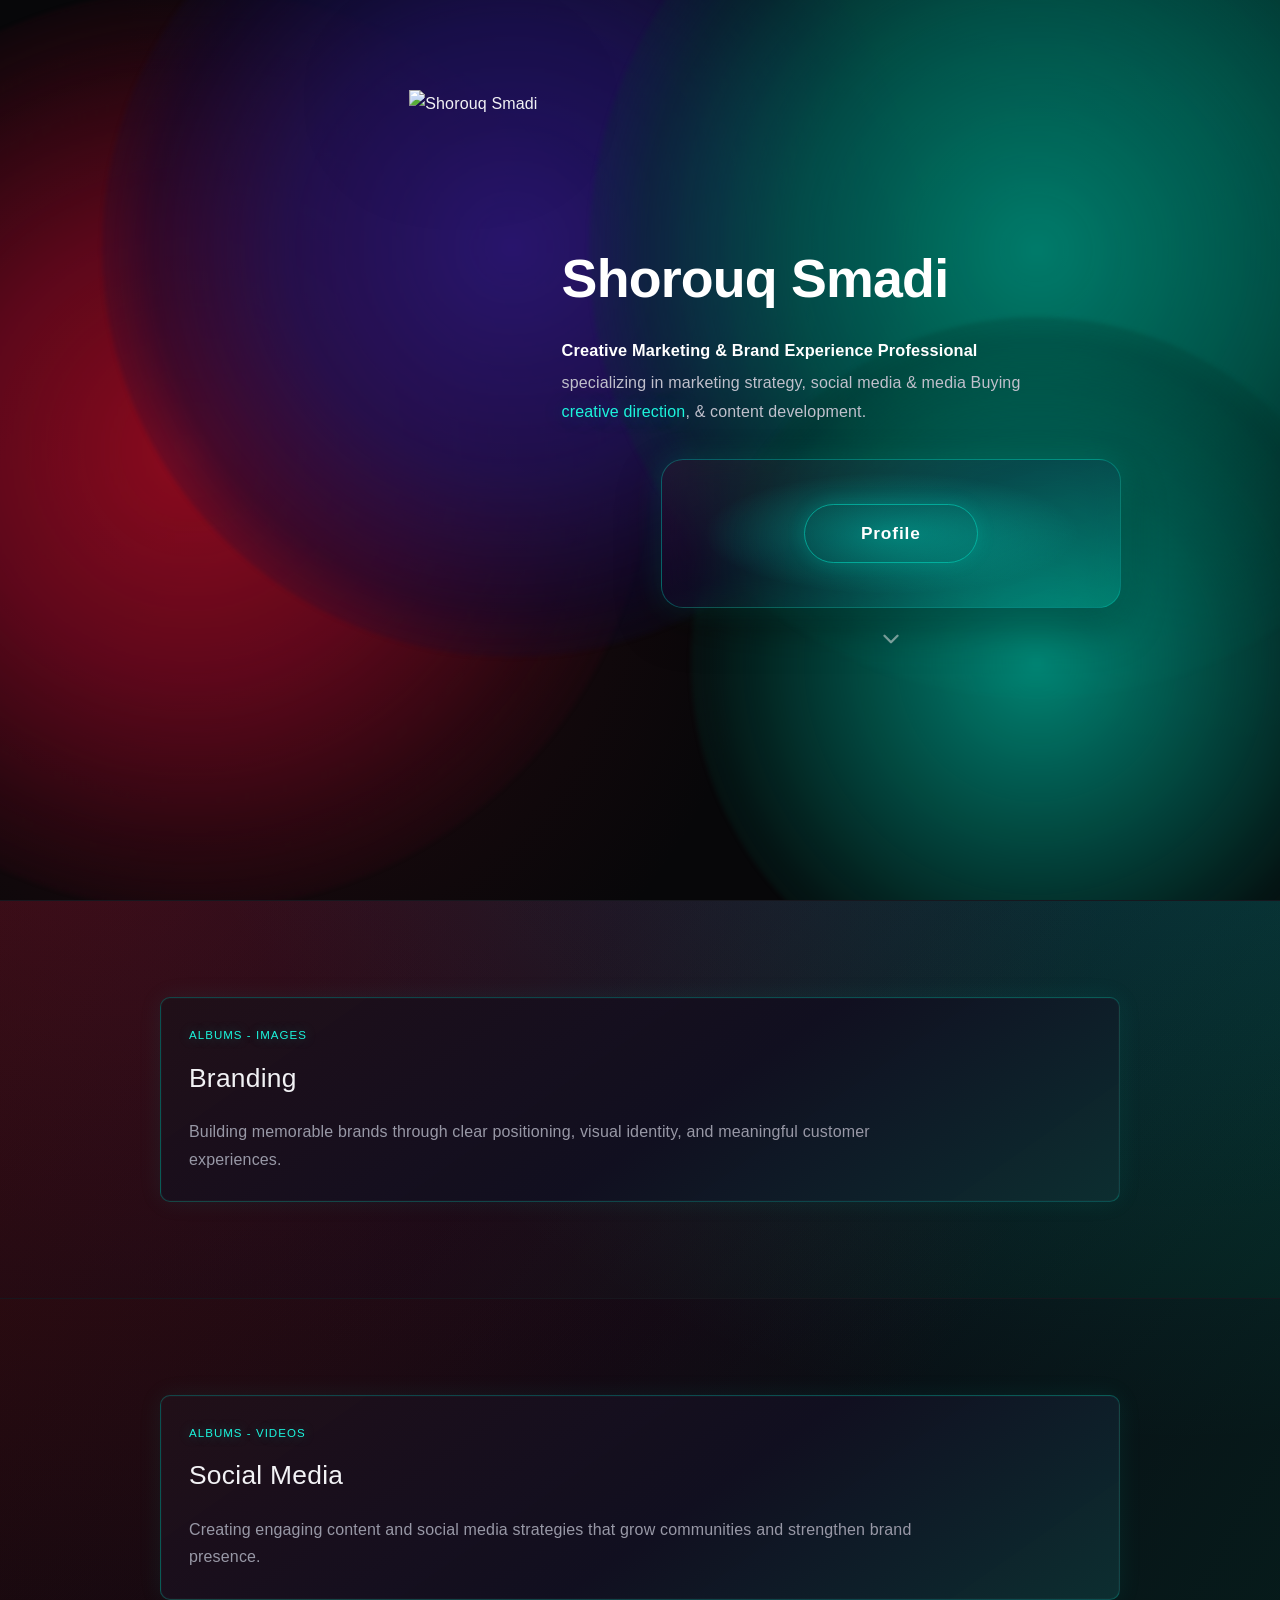
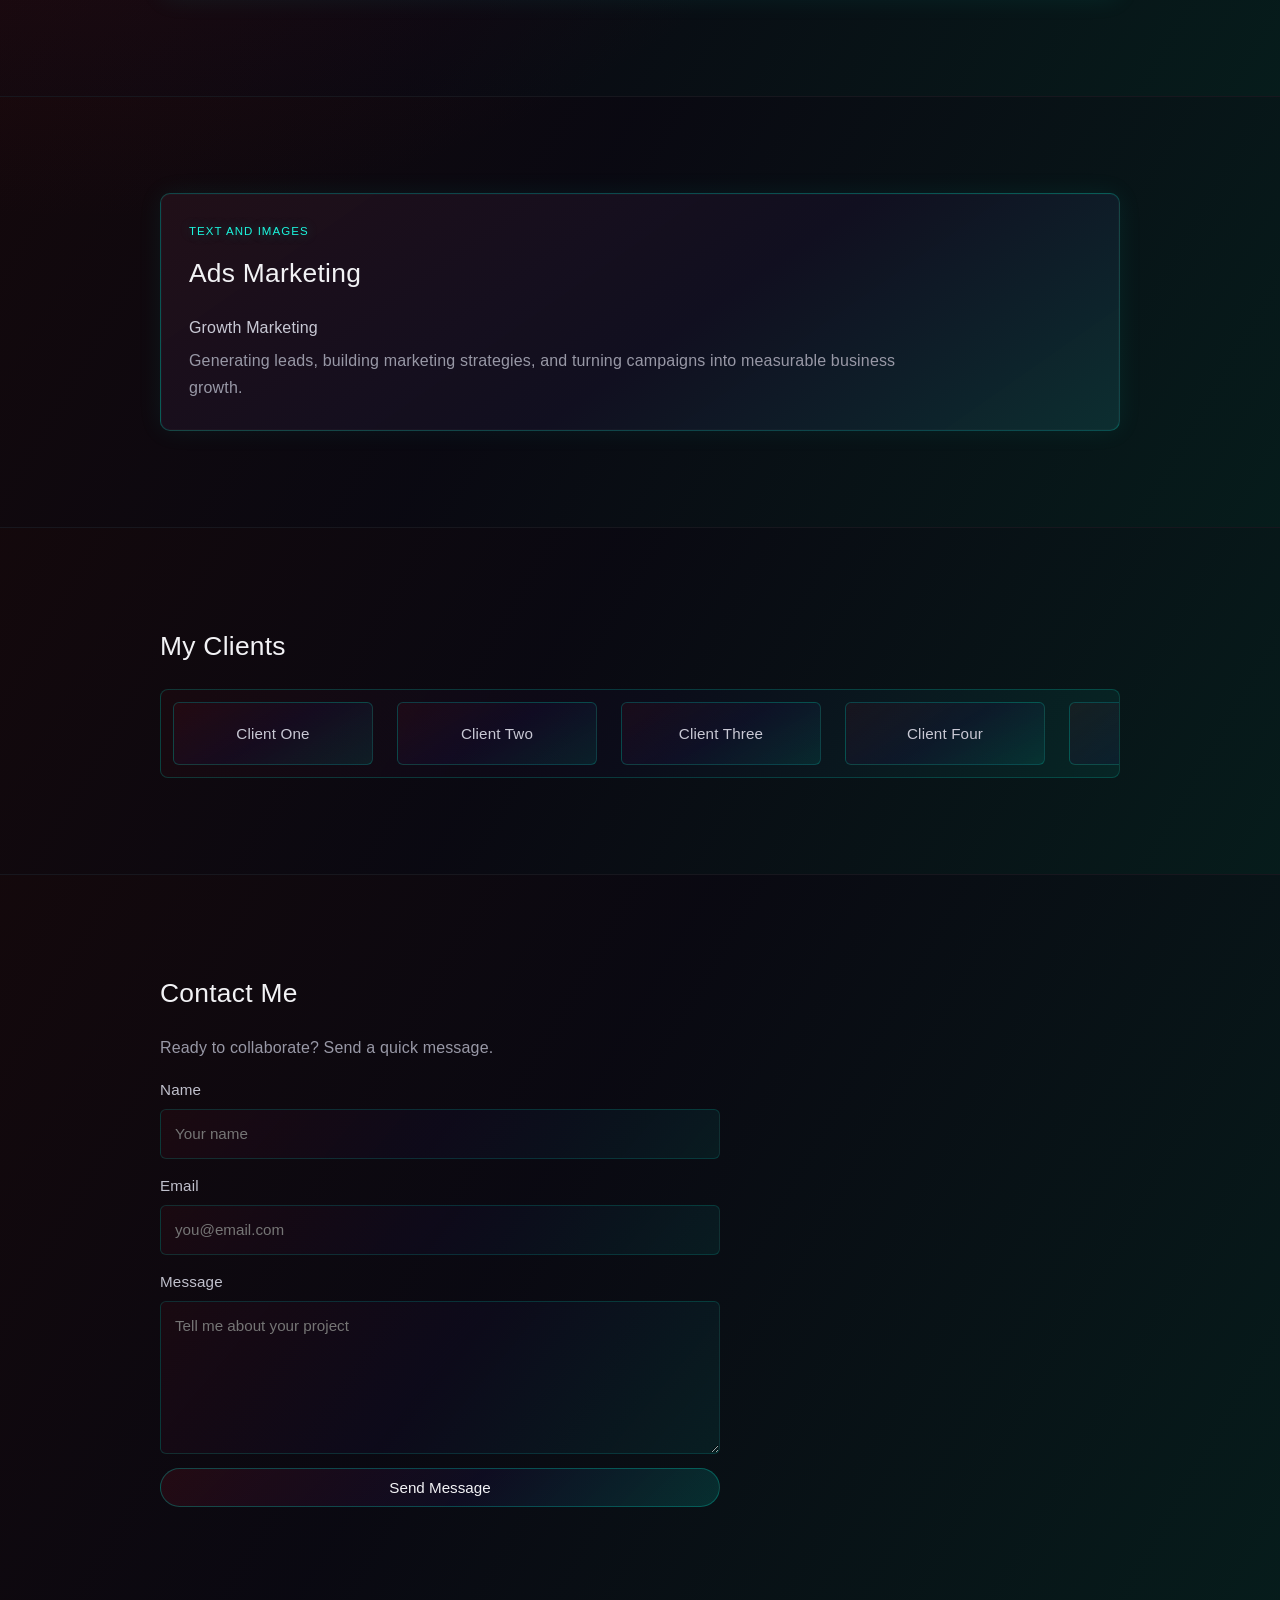
==== commit 4874c943: "Update index.html" ====
--- a/index.html
+++ b/index.html
@@ -27,7 +27,7 @@
         <div class="hero-photo-wrap">
           <img
             class="hero-photo"
-            src="https://ibb.co/ccMRkKjn"
+            src="https://i.ibb.co/qMjP8wRF/Untitled-design-11-1.png"
             alt="Shorouq Smadi"
           />
         </div>
--- a/styles.css
+++ b/styles.css
@@ -3,7 +3,7 @@
   --surface: #0e0e16;
   --text: #f2f2f5;
   --muted: #9898a6;
-  --crimson: #a20f23;
+  --crimson: #7f1a2c;
   --purple: #1b1344;
   --accent: #00d4bc;
   --accent-strong: #1cf4dc;
@@ -21,7 +21,7 @@
 body {
   font-family: "Inter", sans-serif;
   background:
-    radial-gradient(circle at 7% 25%, rgba(162, 15, 35, 0.4), transparent 38%),
+    radial-gradient(circle at 7% 25%, rgba(128, 20, 36, 0.4), transparent 38%),
     radial-gradient(circle at 48% 0%, rgba(27, 19, 68, 0.46), transparent 42%),
     radial-gradient(circle at 92% 10%, rgba(0, 212, 188, 0.34), transparent 36%),
     var(--bg);
@@ -41,7 +41,7 @@
   min-height: 100vh;
   overflow: hidden;
   background:
-    radial-gradient(circle at 18% 62%, rgba(162, 15, 35, 0.28), transparent 45%),
+    radial-gradient(circle at 18% 62%, rgba(128, 20, 36, 0.28), transparent 45%),
     radial-gradient(circle at 55% -4%, rgba(27, 19, 68, 0.34), transparent 50%),
     radial-gradient(circle at 94% 12%, rgba(0, 212, 188, 0.3), transparent 44%),
     var(--bg);
@@ -74,9 +74,9 @@
   transform: translateY(-50%);
   background: radial-gradient(
     circle at center,
-    rgba(162, 15, 35, 0.98) 0%,
-    rgba(122, 10, 28, 0.88) 34%,
-    rgba(73, 6, 16, 0.55) 60%,
+    rgba(128, 20, 36, 0.86) 0%,
+    rgba(96, 14, 32, 0.74) 34%,
+    rgba(58, 10, 22, 0.44) 60%,
     transparent 76%
   );
   animation-duration: 18s;
@@ -227,7 +227,7 @@
   max-width: 460px;
   background: linear-gradient(
     160deg,
-    rgba(162, 15, 35, 0.14) 0%,
+    rgba(128, 20, 36, 0.14) 0%,
     rgba(27, 19, 68, 0.24) 44%,
     rgba(0, 212, 188, 0.2) 100%
   );
@@ -336,7 +336,7 @@
   pointer-events: none;
   background: linear-gradient(
     120deg,
-    rgba(162, 15, 35, 0.1) 0%,
+    rgba(128, 20, 36, 0.1) 0%,
     rgba(27, 19, 68, 0.14) 42%,
     rgba(0, 212, 188, 0.1) 100%
   );
@@ -367,7 +367,7 @@
   border-radius: 10px;
   padding: 28px;
   background:
-    linear-gradient(145deg, rgba(162, 15, 35, 0.16) 0%, rgba(27, 19, 68, 0.22) 55%, rgba(0, 212, 188, 0.16) 100%),
+    linear-gradient(145deg, rgba(128, 20, 36, 0.16) 0%, rgba(27, 19, 68, 0.22) 55%, rgba(0, 212, 188, 0.16) 100%),
     var(--surface);
   box-shadow:
     inset 0 0 0 1px rgba(255, 255, 255, 0.02),
@@ -377,7 +377,7 @@
 
 .section-card-link:hover {
   background:
-    linear-gradient(145deg, rgba(162, 15, 35, 0.24) 0%, rgba(27, 19, 68, 0.3) 55%, rgba(0, 212, 188, 0.26) 100%),
+    linear-gradient(145deg, rgba(128, 20, 36, 0.24) 0%, rgba(27, 19, 68, 0.3) 55%, rgba(0, 212, 188, 0.26) 100%),
     var(--surface);
   border-color: rgba(0, 212, 188, 0.56);
   transform: translateY(-2px);
@@ -402,7 +402,7 @@
   display: inline-block;
   background: linear-gradient(
     135deg,
-    rgba(162, 15, 35, 0.2) 0%,
+    rgba(128, 20, 36, 0.2) 0%,
     rgba(27, 19, 68, 0.3) 55%,
     rgba(0, 212, 188, 0.16) 100%
   );
@@ -420,7 +420,7 @@
 .btn:hover {
   background: linear-gradient(
     135deg,
-    rgba(162, 15, 35, 0.34) 0%,
+    rgba(128, 20, 36, 0.34) 0%,
     rgba(27, 19, 68, 0.46) 55%,
     rgba(0, 212, 188, 0.3) 100%
   );
@@ -434,7 +434,7 @@
   overflow: hidden;
   border: 1px solid rgba(0, 212, 188, 0.22);
   border-radius: 8px;
-  background: linear-gradient(120deg, rgba(162, 15, 35, 0.08), rgba(27, 19, 68, 0.14), rgba(0, 212, 188, 0.08));
+  background: linear-gradient(120deg, rgba(128, 20, 36, 0.08), rgba(27, 19, 68, 0.14), rgba(0, 212, 188, 0.08));
 }
 
 .slider-track {
@@ -448,7 +448,7 @@
   margin: 12px;
   padding: 18px;
   border-radius: 6px;
-  background: linear-gradient(150deg, rgba(162, 15, 35, 0.12), rgba(27, 19, 68, 0.26), rgba(0, 212, 188, 0.1));
+  background: linear-gradient(150deg, rgba(128, 20, 36, 0.12), rgba(27, 19, 68, 0.26), rgba(0, 212, 188, 0.1));
   border: 1px solid rgba(0, 212, 188, 0.24);
   text-align: center;
   color: #c8c8d4;
@@ -479,7 +479,7 @@
 
 input,
 textarea {
-  background: linear-gradient(130deg, rgba(162, 15, 35, 0.1), rgba(27, 19, 68, 0.18), rgba(0, 212, 188, 0.08));
+  background: linear-gradient(130deg, rgba(128, 20, 36, 0.1), rgba(27, 19, 68, 0.18), rgba(0, 212, 188, 0.08));
   border: 1px solid rgba(0, 212, 188, 0.18);
   color: var(--text);
   border-radius: 6px;
@@ -524,7 +524,7 @@
   height: 62vw;
   left: -22vw;
   top: -14vh;
-  background: radial-gradient(circle at center, rgba(162, 15, 35, 0.56), rgba(27, 19, 68, 0.32), transparent 72%);
+  background: radial-gradient(circle at center, rgba(128, 20, 36, 0.56), rgba(27, 19, 68, 0.32), transparent 72%);
   animation: page-blob-drift 20s ease-in-out infinite;
 }
 
@@ -548,7 +548,7 @@
 }
 
 body[data-page] .page-top .container {
-  background: linear-gradient(145deg, rgba(162, 15, 35, 0.2) 0%, rgba(27, 19, 68, 0.34) 56%, rgba(0, 212, 188, 0.2) 100%);
+  background: linear-gradient(145deg, rgba(128, 20, 36, 0.2) 0%, rgba(27, 19, 68, 0.34) 56%, rgba(0, 212, 188, 0.2) 100%);
   border: 1px solid rgba(0, 212, 188, 0.34);
   border-radius: 16px;
   padding: 28px;
@@ -589,7 +589,7 @@
   border-radius: 999px;
   padding: 8px 12px;
   color: #beebea;
-  background: linear-gradient(130deg, rgba(162, 15, 35, 0.14), rgba(27, 19, 68, 0.2), rgba(0, 212, 188, 0.1));
+  background: linear-gradient(130deg, rgba(128, 20, 36, 0.14), rgba(27, 19, 68, 0.2), rgba(0, 212, 188, 0.1));
 }
 
 .media-grid,
@@ -604,7 +604,7 @@
   border: 1px solid rgba(0, 212, 188, 0.2);
   border-radius: 8px;
   padding: 10px;
-  background: linear-gradient(145deg, rgba(162, 15, 35, 0.12), rgba(27, 19, 68, 0.24), rgba(0, 212, 188, 0.1));
+  background: linear-gradient(145deg, rgba(128, 20, 36, 0.12), rgba(27, 19, 68, 0.24), rgba(0, 212, 188, 0.1));
 }
 
 .media-item img,
@@ -631,7 +631,7 @@
   padding: 14px;
   border: 1px solid rgba(0, 212, 188, 0.2);
   border-radius: 12px;
-  background: linear-gradient(145deg, rgba(162, 15, 35, 0.12), rgba(27, 19, 68, 0.24), rgba(0, 212, 188, 0.1));
+  background: linear-gradient(145deg, rgba(128, 20, 36, 0.12), rgba(27, 19, 68, 0.24), rgba(0, 212, 188, 0.1));
 }
 
 .ads-form h3 {
